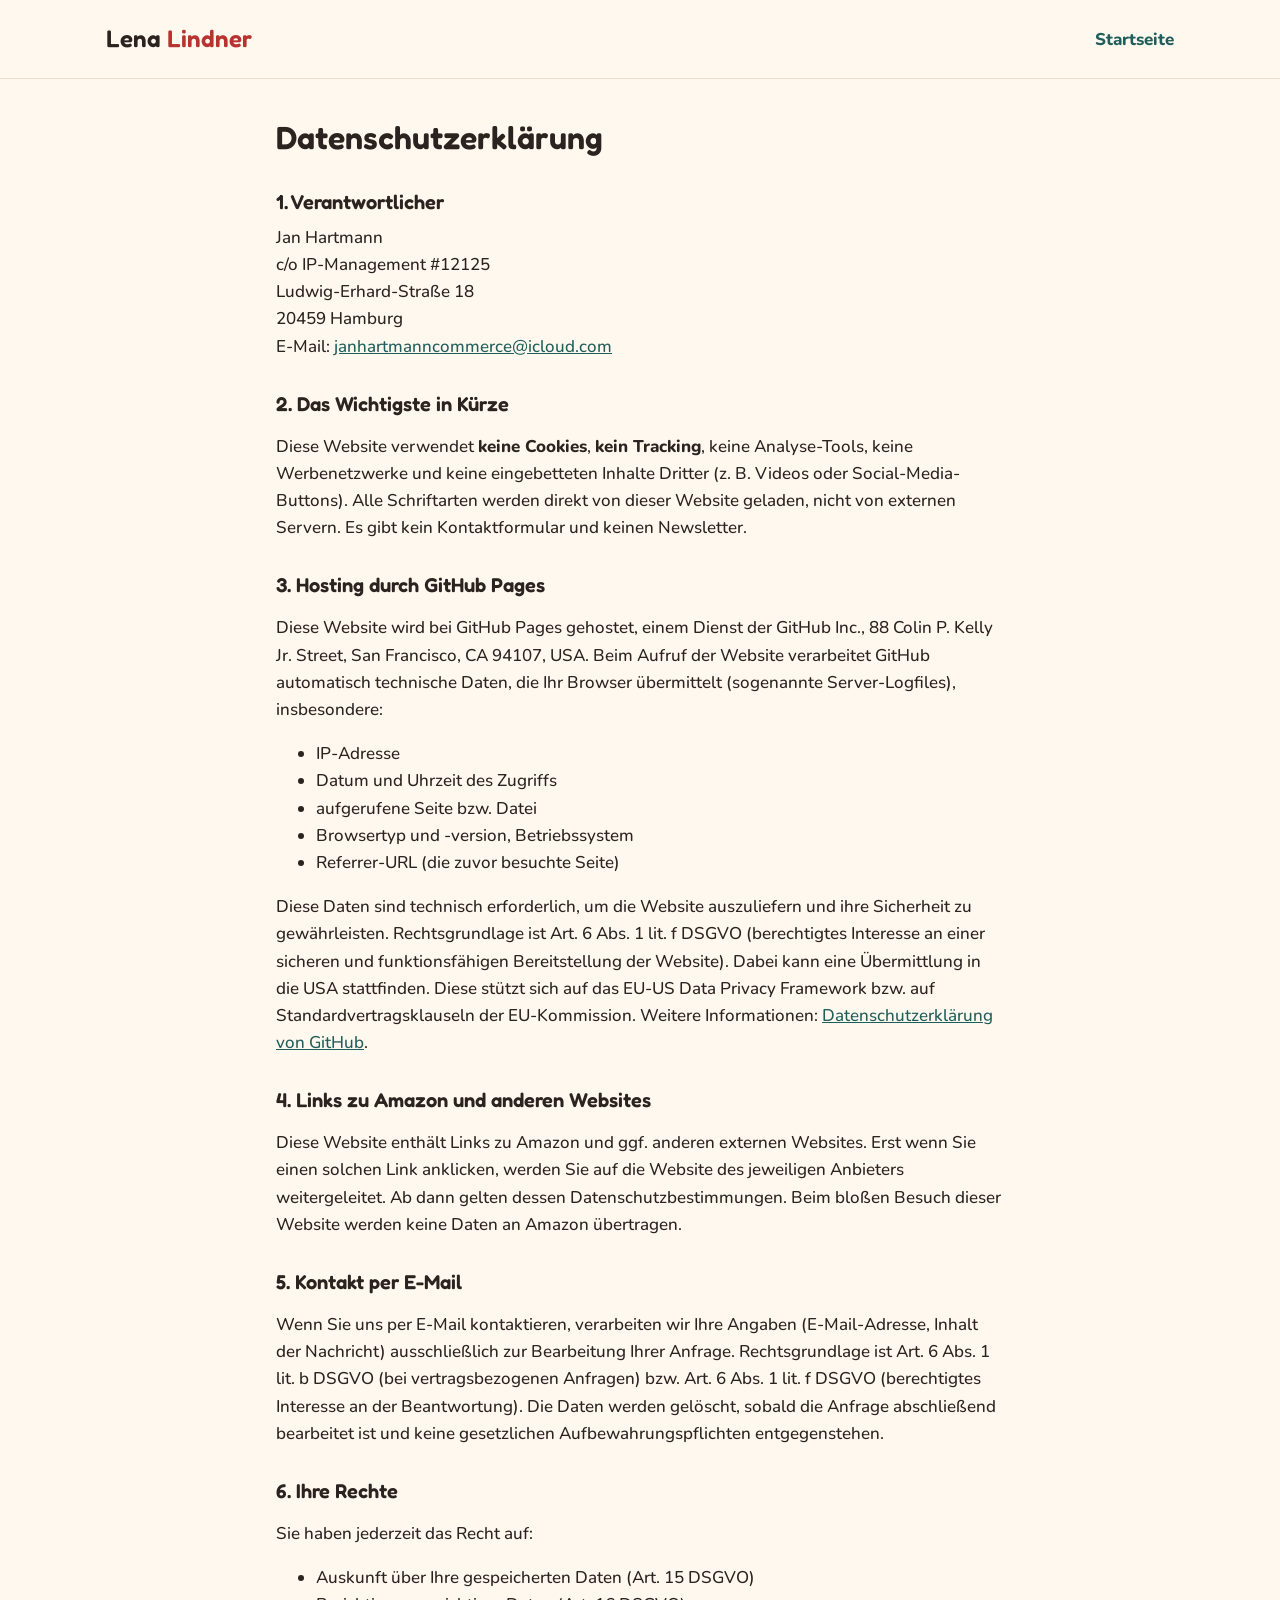
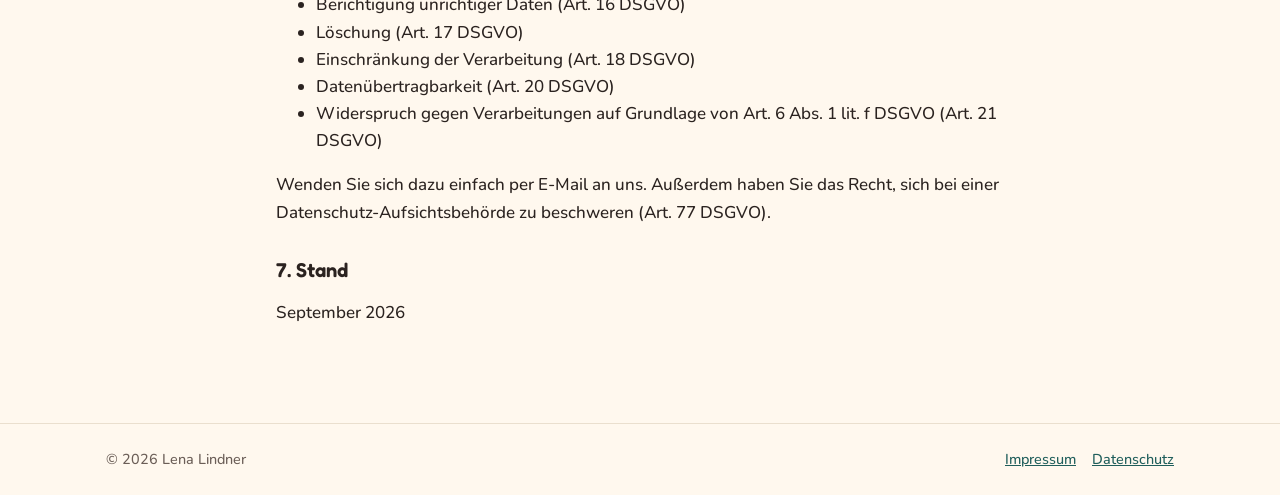
==== datenschutz.html @ 597a54be "Add files via upload" ====
<!doctype html>
<html lang="de">
<head>
  <meta charset="utf-8">
  <meta name="viewport" content="width=device-width, initial-scale=1">
  <title>Datenschutz – Lena Lindner</title>
  <meta name="robots" content="noindex">
  <link rel="stylesheet" href="style.css">
</head>
<body>

<header class="site-header">
  <div class="wrap">
    <a class="logo" href="./">Lena <span>Lindner</span></a>
    <nav><a href="./">Startseite</a></nav>
  </div>
</header>

<main class="wrap legal">
  <h1>Datenschutzerklärung</h1>

  <h2>1. Verantwortlicher</h2>
  <address>
    Jan Hartmann<br>
    c/o IP-Management #12125<br>
    Ludwig-Erhard-Straße 18<br>
    20459 Hamburg<br>
    E-Mail: <a href="mailto:janhartmanncommerce@icloud.com">janhartmanncommerce@icloud.com</a>
  </address>

  <h2>2. Das Wichtigste in Kürze</h2>
  <p>Diese Website verwendet <strong>keine Cookies</strong>, <strong>kein Tracking</strong>, keine Analyse-Tools, keine Werbenetzwerke und keine eingebetteten Inhalte Dritter (z. B. Videos oder Social-Media-Buttons). Alle Schriftarten werden direkt von dieser Website geladen, nicht von externen Servern. Es gibt kein Kontaktformular und keinen Newsletter.</p>

  <h2>3. Hosting durch GitHub Pages</h2>
  <p>Diese Website wird bei GitHub Pages gehostet, einem Dienst der GitHub Inc., 88 Colin P. Kelly Jr. Street, San Francisco, CA 94107, USA. Beim Aufruf der Website verarbeitet GitHub automatisch technische Daten, die Ihr Browser übermittelt (sogenannte Server-Logfiles), insbesondere:</p>
  <ul>
    <li>IP-Adresse</li>
    <li>Datum und Uhrzeit des Zugriffs</li>
    <li>aufgerufene Seite bzw. Datei</li>
    <li>Browsertyp und -version, Betriebssystem</li>
    <li>Referrer-URL (die zuvor besuchte Seite)</li>
  </ul>
  <p>Diese Daten sind technisch erforderlich, um die Website auszuliefern und ihre Sicherheit zu gewährleisten. Rechtsgrundlage ist Art. 6 Abs. 1 lit. f DSGVO (berechtigtes Interesse an einer sicheren und funktionsfähigen Bereitstellung der Website). Dabei kann eine Übermittlung in die USA stattfinden. Diese stützt sich auf das EU-US Data Privacy Framework bzw. auf Standardvertragsklauseln der EU-Kommission. Weitere Informationen: <a href="https://docs.github.com/de/site-policy/privacy-policies/github-general-privacy-statement" target="_blank" rel="noopener">Datenschutzerklärung von GitHub</a>.</p>

  <h2>4. Links zu Amazon und anderen Websites</h2>
  <p>Diese Website enthält Links zu Amazon und ggf. anderen externen Websites. Erst wenn Sie einen solchen Link anklicken, werden Sie auf die Website des jeweiligen Anbieters weitergeleitet. Ab dann gelten dessen Datenschutzbestimmungen. Beim bloßen Besuch dieser Website werden keine Daten an Amazon übertragen.</p>

  <h2>5. Kontakt per E-Mail</h2>
  <p>Wenn Sie uns per E-Mail kontaktieren, verarbeiten wir Ihre Angaben (E-Mail-Adresse, Inhalt der Nachricht) ausschließlich zur Bearbeitung Ihrer Anfrage. Rechtsgrundlage ist Art. 6 Abs. 1 lit. b DSGVO (bei vertragsbezogenen Anfragen) bzw. Art. 6 Abs. 1 lit. f DSGVO (berechtigtes Interesse an der Beantwortung). Die Daten werden gelöscht, sobald die Anfrage abschließend bearbeitet ist und keine gesetzlichen Aufbewahrungspflichten entgegenstehen.</p>

  <h2>6. Ihre Rechte</h2>
  <p>Sie haben jederzeit das Recht auf:</p>
  <ul>
    <li>Auskunft über Ihre gespeicherten Daten (Art. 15 DSGVO)</li>
    <li>Berichtigung unrichtiger Daten (Art. 16 DSGVO)</li>
    <li>Löschung (Art. 17 DSGVO)</li>
    <li>Einschränkung der Verarbeitung (Art. 18 DSGVO)</li>
    <li>Datenübertragbarkeit (Art. 20 DSGVO)</li>
    <li>Widerspruch gegen Verarbeitungen auf Grundlage von Art. 6 Abs. 1 lit. f DSGVO (Art. 21 DSGVO)</li>
  </ul>
  <p>Wenden Sie sich dazu einfach per E-Mail an uns. Außerdem haben Sie das Recht, sich bei einer Datenschutz-Aufsichtsbehörde zu beschweren (Art. 77 DSGVO).</p>

  <h2>7. Stand</h2>
  <p>September 2026</p>
</main>

<footer class="site-footer">
  <div class="wrap">
    <span>© 2026 Lena Lindner</span>
    <span><a href="impressum.html">Impressum</a><a href="datenschutz.html">Datenschutz</a></span>
  </div>
</footer>

</body>
</html>
---- style.css ----
@font-face { font-family: "Fredoka"; src: url("fonts/fredoka-latin-600-normal.ttf") format("truetype"); font-weight: 600; font-display: swap; }
@font-face { font-family: "Nunito"; src: url("fonts/nunito-latin-500-normal.ttf") format("truetype"); font-weight: 500; font-display: swap; }
@font-face { font-family: "Nunito"; src: url("fonts/nunito-latin-800-normal.ttf") format("truetype"); font-weight: 800; font-display: swap; }

:root {
  --bg: #fff8ee;
  --card: #ffffff;
  --text: #2b2320;
  --muted: #6b5e57;
  --accent: #1f5e5b;
  --accent-soft: #e3efed;
  --warm: #b8322f;
  --gold: #f2b632;
  --line: #eadfce;
  --radius: 18px;
}

* { box-sizing: border-box; }
html { -webkit-text-size-adjust: 100%; }
body {
  margin: 0;
  background: var(--bg);
  color: var(--text);
  font: 500 17px/1.6 "Nunito", system-ui, sans-serif;
}
img { max-width: 100%; display: block; }
a { color: var(--accent); }
h1, h2, h3 { font-family: "Fredoka", "Nunito", sans-serif; font-weight: 600; line-height: 1.2; margin: 0 0 .5em; }

.wrap { max-width: 1100px; margin: 0 auto; padding: 0 16px; }

/* Kopf */
.site-header { padding: 20px 0; border-bottom: 1px solid var(--line); }
.site-header .wrap { display: flex; align-items: center; justify-content: space-between; gap: 16px; flex-wrap: wrap; }
.logo { font-family: "Fredoka", sans-serif; font-size: 1.5rem; color: var(--text); text-decoration: none; }
.logo span { color: var(--warm); }
.site-header nav a { margin-left: 18px; text-decoration: none; font-weight: 800; }
.site-header nav a:first-child { margin-left: 0; }

/* Hero */
.hero { padding: 56px 0 40px; text-align: center; }
.hero h1 { font-size: clamp(2rem, 5vw, 3.2rem); }
.hero p { font-size: 1.15rem; color: var(--muted); max-width: 640px; margin: 0 auto; }

/* Abschnitte */
section { padding: 32px 0; }
.section-title { font-size: 1.8rem; margin-bottom: .2em; }
.section-sub { color: var(--muted); margin: 0 0 24px; }

/* Gratis-Box */
.freebie {
  display: grid; grid-template-columns: 200px 1fr; gap: 28px; align-items: center;
  background: var(--card); border: 2px dashed var(--warm); border-radius: var(--radius); padding: 24px;
}
.freebie img { border-radius: 10px; box-shadow: 0 6px 18px rgba(0,0,0,.12); }
.freebie h3 { font-size: 1.5rem; }
.badge { display: inline-block; background: var(--gold); color: var(--text); font-weight: 800; font-size: .8rem; letter-spacing: .05em; padding: 3px 10px; border-radius: 99px; margin-bottom: 8px; }
.freebie ul { margin: 0 0 16px; padding-left: 20px; }

/* Buttons */
.btn { display: inline-block; background: var(--accent); color: #fff; font-weight: 800; text-decoration: none; padding: 11px 20px; border-radius: 99px; }
.btn:hover { filter: brightness(1.1); }
.btn-soon { background: var(--accent-soft); color: var(--accent); cursor: default; }

/* Buch-Karten */
.category { margin-top: 36px; font-size: 1.3rem; color: var(--warm); }
.books { display: grid; grid-template-columns: repeat(auto-fill, minmax(230px, 1fr)); gap: 24px; }
.book { background: var(--card); border: 1px solid var(--line); border-radius: var(--radius); padding: 18px; display: flex; flex-direction: column; }
.book .cover { aspect-ratio: 2 / 3; display: flex; align-items: center; justify-content: center; margin-bottom: 14px; }
.book .cover img { max-height: 100%; border-radius: 6px; box-shadow: 0 6px 16px rgba(0,0,0,.14); }
.book h4 { font-family: "Fredoka", sans-serif; font-weight: 600; font-size: 1.15rem; margin: 0 0 4px; }
.book .meta { color: var(--muted); font-size: .9rem; margin: 0 0 10px; }
.book p { margin: 0 0 16px; font-size: .95rem; flex: 1; }
.book .btn { align-self: flex-start; }

/* Über */
.about { background: var(--card); border-radius: var(--radius); padding: 28px; border: 1px solid var(--line); }

/* Rechtstexte */
.legal { max-width: 760px; padding: 40px 16px; }
.legal h1 { font-size: 2rem; }
.legal h2 { font-size: 1.25rem; margin-top: 1.6em; }
.legal address { font-style: normal; }

/* Fuß */
.site-footer { border-top: 1px solid var(--line); margin-top: 40px; padding: 24px 0; color: var(--muted); font-size: .9rem; }
.site-footer .wrap { display: flex; justify-content: space-between; flex-wrap: wrap; gap: 12px; }
.site-footer a { margin-left: 16px; }

@media (max-width: 640px) {
  .freebie { grid-template-columns: 1fr; text-align: center; }
  .freebie img { max-width: 200px; margin: 0 auto; }
  .freebie ul { text-align: left; }
  .site-header nav a { margin-left: 12px; }
}

/* ===== Impressum ===== */
.imp-page { background: #f4f8f7; }
.imp-hero {
  background: linear-gradient(160deg, #1f5e5b 0%, #174a48 100%);
  color: #fff6e6; text-align: center; padding: 28px 0 64px; position: relative;
}
.imp-hero .wrap { display: flex; flex-direction: column; align-items: center; }
.imp-back { align-self: flex-start; color: #fff6e6; text-decoration: none; font-weight: 800; font-size: .95rem; opacity: .85; }
.imp-back:hover { opacity: 1; }
.imp-logo { width: 120px; height: 120px; margin: 18px 0 14px; border-radius: 50%; box-shadow: 0 0 0 6px rgba(255,246,230,.18); }
.imp-hero h1 { font-size: clamp(2.2rem, 6vw, 3rem); margin: 0 0 4px; }
.imp-hero p { margin: 0; opacity: .9; }

.imp-main { margin-top: -36px; padding-bottom: 20px; position: relative; z-index: 1; }
.imp-grid { display: grid; grid-template-columns: 1fr 1fr; gap: 18px; }
.imp-card {
  background: #fff; border-radius: 20px; padding: 24px;
  box-shadow: 0 8px 24px rgba(23, 74, 72, .10);
  display: flex; gap: 18px; align-items: flex-start;
}
.imp-card-wide { grid-column: 1 / -1; }
.imp-card h2 { font-size: 1.1rem; color: #1f5e5b; margin: 2px 0 8px; }
.imp-card p, .imp-card address { margin: 0 0 12px; font-style: normal; }
.imp-card p:last-child, .imp-card address:last-child { margin-bottom: 0; }
.imp-icon {
  flex: 0 0 48px; height: 48px; border-radius: 14px; background: #e3efed; color: #1f5e5b;
  display: flex; align-items: center; justify-content: center;
}
.imp-icon svg { width: 24px; height: 24px; fill: currentColor; }
.imp-mail { font-weight: 800; word-break: break-all; }

.imp-notes { background: #fff; border-radius: 20px; padding: 24px 28px; margin-top: 18px; border: 1px solid #dde9e7; }
.imp-notes h2 { font-size: 1rem; color: #1f5e5b; margin: 1.2em 0 .3em; }
.imp-notes h2:first-child { margin-top: 0; }
.imp-notes p { margin: 0; color: #4a5a58; font-size: .95rem; }

.imp-page .site-footer { border-top: 0; margin-top: 16px; }

@media (max-width: 640px) {
  .imp-grid { grid-template-columns: 1fr; }
  .imp-card { padding: 20px; gap: 14px; }
  .imp-icon { flex-basis: 40px; height: 40px; }
}
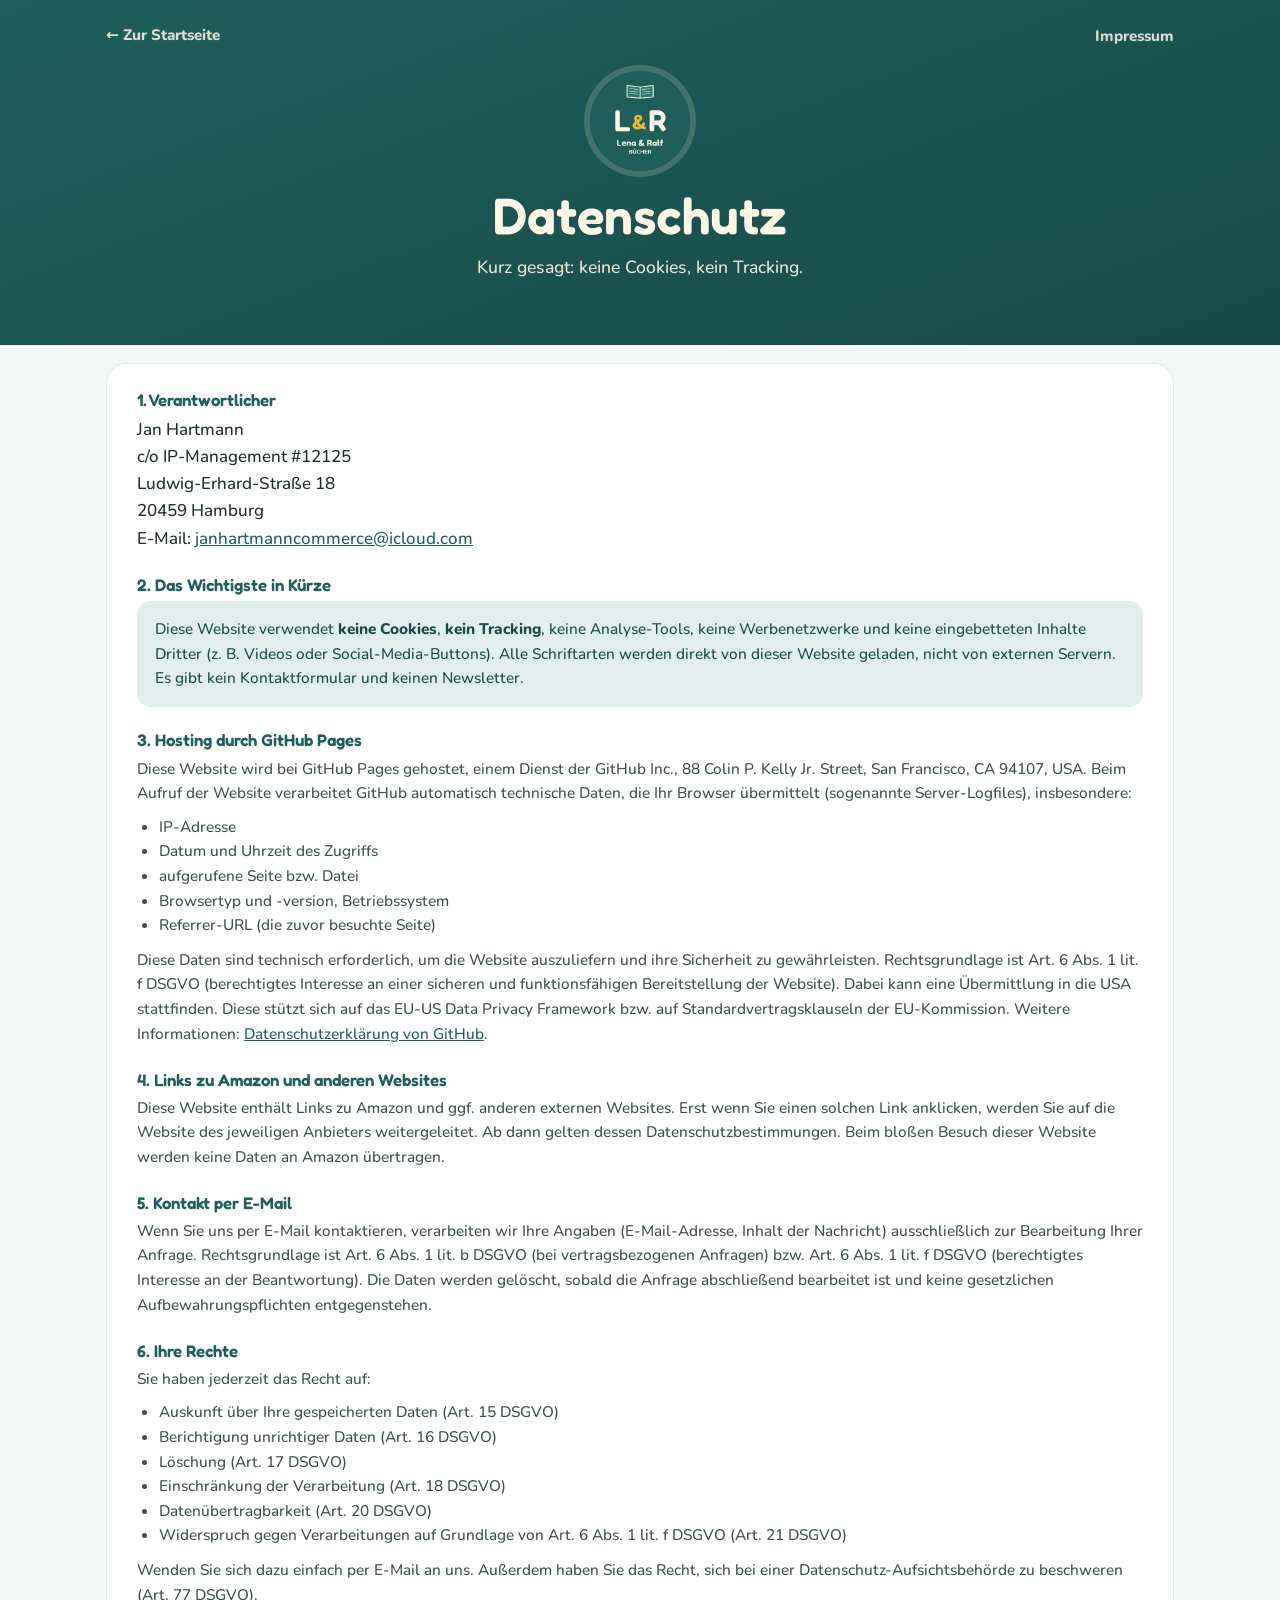
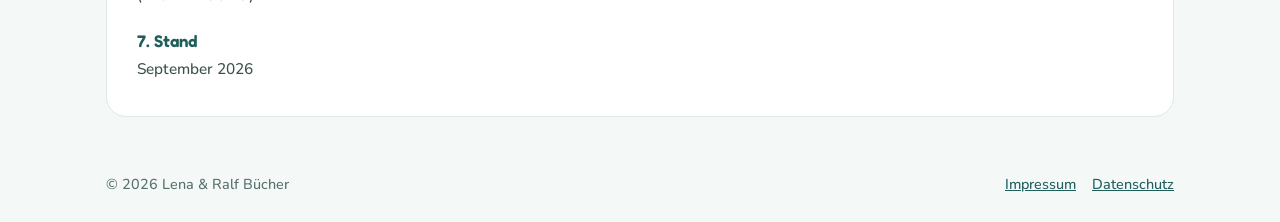
==== commit 20858337: "Webseite auf Lena & Ralf umgestellt: grünes Design, Ralf Richter und KI für Einsteiger ergänzt Co-Au" ====
--- a/datenschutz.html
+++ b/datenschutz.html
@@ -3,21 +3,27 @@
 <head>
   <meta charset="utf-8">
   <meta name="viewport" content="width=device-width, initial-scale=1">
-  <title>Datenschutz – Lena Lindner</title>
+  <title>Datenschutz – Lena &amp; Ralf Bücher</title>
   <meta name="robots" content="noindex">
+  <link rel="icon" href="img/logo.png">
   <link rel="stylesheet" href="style.css">
 </head>
 <body>
 
-<header class="site-header">
+<header class="hero hero-small">
   <div class="wrap">
-    <a class="logo" href="./">Lena <span>Lindner</span></a>
-    <nav><a href="./">Startseite</a></nav>
+    <div class="topnav">
+      <a href="./">← Zur Startseite</a>
+      <nav><a href="impressum.html">Impressum</a></nav>
+    </div>
+    <img class="hero-logo" src="img/logo.png" alt="Logo Lena &amp; Ralf Bücher" width="100" height="100">
+    <h1>Datenschutz</h1>
+    <p>Kurz gesagt: keine Cookies, kein Tracking.</p>
   </div>
 </header>
 
-<main class="wrap legal">
-  <h1>Datenschutzerklärung</h1>
+<main class="wrap">
+ <div class="card text-card lift">
 
   <h2>1. Verantwortlicher</h2>
   <address>
@@ -29,7 +35,7 @@
   </address>
 
   <h2>2. Das Wichtigste in Kürze</h2>
-  <p>Diese Website verwendet <strong>keine Cookies</strong>, <strong>kein Tracking</strong>, keine Analyse-Tools, keine Werbenetzwerke und keine eingebetteten Inhalte Dritter (z. B. Videos oder Social-Media-Buttons). Alle Schriftarten werden direkt von dieser Website geladen, nicht von externen Servern. Es gibt kein Kontaktformular und keinen Newsletter.</p>
+  <div class="highlight"><p>Diese Website verwendet <strong>keine Cookies</strong>, <strong>kein Tracking</strong>, keine Analyse-Tools, keine Werbenetzwerke und keine eingebetteten Inhalte Dritter (z. B. Videos oder Social-Media-Buttons). Alle Schriftarten werden direkt von dieser Website geladen, nicht von externen Servern. Es gibt kein Kontaktformular und keinen Newsletter.</p></div>
 
   <h2>3. Hosting durch GitHub Pages</h2>
   <p>Diese Website wird bei GitHub Pages gehostet, einem Dienst der GitHub Inc., 88 Colin P. Kelly Jr. Street, San Francisco, CA 94107, USA. Beim Aufruf der Website verarbeitet GitHub automatisch technische Daten, die Ihr Browser übermittelt (sogenannte Server-Logfiles), insbesondere:</p>
@@ -62,11 +68,12 @@
 
   <h2>7. Stand</h2>
   <p>September 2026</p>
+ </div>
 </main>
 
 <footer class="site-footer">
   <div class="wrap">
-    <span>© 2026 Lena Lindner</span>
+    <span>© 2026 Lena &amp; Ralf Bücher</span>
     <span><a href="impressum.html">Impressum</a><a href="datenschutz.html">Datenschutz</a></span>
   </div>
 </footer>
--- a/style.css
+++ b/style.css
@@ -3,20 +3,22 @@
 @font-face { font-family: "Nunito"; src: url("fonts/nunito-latin-800-normal.ttf") format("truetype"); font-weight: 800; font-display: swap; }
 
 :root {
-  --bg: #fff8ee;
+  --bg: #f4f8f7;
   --card: #ffffff;
-  --text: #2b2320;
-  --muted: #6b5e57;
-  --accent: #1f5e5b;
-  --accent-soft: #e3efed;
-  --warm: #b8322f;
+  --text: #1f2d2c;
+  --muted: #56706d;
+  --green: #1f5e5b;
+  --green-dark: #174a48;
+  --green-soft: #e3efed;
+  --cream: #fff6e6;
   --gold: #f2b632;
-  --line: #eadfce;
-  --radius: 18px;
+  --line: #dde9e7;
+  --shadow: 0 8px 24px rgba(23, 74, 72, .10);
+  --radius: 20px;
 }
 
 * { box-sizing: border-box; }
-html { -webkit-text-size-adjust: 100%; }
+html { -webkit-text-size-adjust: 100%; scroll-behavior: smooth; }
 body {
   margin: 0;
   background: var(--bg);
@@ -24,116 +26,111 @@
   font: 500 17px/1.6 "Nunito", system-ui, sans-serif;
 }
 img { max-width: 100%; display: block; }
-a { color: var(--accent); }
-h1, h2, h3 { font-family: "Fredoka", "Nunito", sans-serif; font-weight: 600; line-height: 1.2; margin: 0 0 .5em; }
+a { color: var(--green); }
+h1, h2, h3, h4 { font-family: "Fredoka", "Nunito", sans-serif; font-weight: 600; line-height: 1.2; margin: 0 0 .5em; }
 
 .wrap { max-width: 1100px; margin: 0 auto; padding: 0 16px; }
 
-/* Kopf */
-.site-header { padding: 20px 0; border-bottom: 1px solid var(--line); }
-.site-header .wrap { display: flex; align-items: center; justify-content: space-between; gap: 16px; flex-wrap: wrap; }
-.logo { font-family: "Fredoka", sans-serif; font-size: 1.5rem; color: var(--text); text-decoration: none; }
-.logo span { color: var(--warm); }
-.site-header nav a { margin-left: 18px; text-decoration: none; font-weight: 800; }
-.site-header nav a:first-child { margin-left: 0; }
+/* ===== Grüner Kopfbereich (alle Seiten) ===== */
+.hero {
+  background: linear-gradient(160deg, var(--green) 0%, var(--green-dark) 100%);
+  color: var(--cream); text-align: center; padding: 22px 0 72px;
+}
+.hero .wrap { display: flex; flex-direction: column; align-items: center; }
+.topnav { align-self: stretch; display: flex; justify-content: space-between; align-items: center; gap: 12px; flex-wrap: wrap; }
+.topnav a { color: var(--cream); text-decoration: none; font-weight: 800; font-size: .95rem; opacity: .85; }
+.topnav a:hover { opacity: 1; }
+.topnav nav a { margin-left: 18px; }
+.hero-logo { width: 120px; height: 120px; margin: 22px 0 14px; border-radius: 50%; box-shadow: 0 0 0 6px rgba(255,246,230,.18); }
+.hero h1 { font-size: clamp(2.2rem, 6vw, 3.2rem); margin: 0 0 6px; }
+.hero p { margin: 0; opacity: .92; max-width: 620px; font-size: 1.1rem; }
+.hero-small { padding-bottom: 64px; }
+.hero-small .hero-logo { width: 100px; height: 100px; }
 
-/* Hero */
-.hero { padding: 56px 0 40px; text-align: center; }
-.hero h1 { font-size: clamp(2rem, 5vw, 3.2rem); }
-.hero p { font-size: 1.15rem; color: var(--muted); max-width: 640px; margin: 0 auto; }
+/* Inhalt, der in den grünen Bereich hineinragt */
+.lift { margin-top: -40px; position: relative; z-index: 1; }
+
+/* ===== Karten ===== */
+.card { background: var(--card); border-radius: var(--radius); box-shadow: var(--shadow); padding: 24px; }
+
+/* Autoren */
+.authors { display: grid; grid-template-columns: 1fr 1fr; gap: 18px; }
+.author { display: flex; gap: 18px; align-items: flex-start; }
+.author-mono {
+  flex: 0 0 56px; height: 56px; border-radius: 50%; background: var(--green-soft); color: var(--green);
+  display: flex; align-items: center; justify-content: center; font-family: "Fredoka", sans-serif; font-size: 1.5rem;
+}
+.author h2 { font-size: 1.3rem; margin-bottom: 4px; color: var(--green); }
+.author p { margin: 0 0 10px; color: var(--muted); }
+.author .tags { display: flex; flex-wrap: wrap; gap: 6px; }
+.tag { background: var(--green-soft); color: var(--green); font-weight: 800; font-size: .8rem; padding: 3px 10px; border-radius: 99px; }
 
 /* Abschnitte */
-section { padding: 32px 0; }
-.section-title { font-size: 1.8rem; margin-bottom: .2em; }
-.section-sub { color: var(--muted); margin: 0 0 24px; }
-
-/* Gratis-Box */
-.freebie {
-  display: grid; grid-template-columns: 200px 1fr; gap: 28px; align-items: center;
-  background: var(--card); border: 2px dashed var(--warm); border-radius: var(--radius); padding: 24px;
+section { padding: 26px 0; }
+.section-title { font-size: 1.9rem; margin-bottom: .15em; }
+.section-sub { color: var(--muted); margin: 0 0 8px; }
+.category {
+  margin: 30px 0 16px; font-size: 1.25rem; color: var(--green);
+  display: flex; align-items: center; gap: 12px;
 }
-.freebie img { border-radius: 10px; box-shadow: 0 6px 18px rgba(0,0,0,.12); }
-.freebie h3 { font-size: 1.5rem; }
-.badge { display: inline-block; background: var(--gold); color: var(--text); font-weight: 800; font-size: .8rem; letter-spacing: .05em; padding: 3px 10px; border-radius: 99px; margin-bottom: 8px; }
-.freebie ul { margin: 0 0 16px; padding-left: 20px; }
+.category::after { content: ""; flex: 1; height: 2px; background: var(--line); }
 
 /* Buttons */
-.btn { display: inline-block; background: var(--accent); color: #fff; font-weight: 800; text-decoration: none; padding: 11px 20px; border-radius: 99px; }
-.btn:hover { filter: brightness(1.1); }
-.btn-soon { background: var(--accent-soft); color: var(--accent); cursor: default; }
+.btn { display: inline-block; background: var(--green); color: #fff; font-weight: 800; text-decoration: none; padding: 11px 20px; border-radius: 99px; }
+.btn:hover { background: var(--green-dark); }
+.btn-soon { background: var(--green-soft); color: var(--green); cursor: default; }
+.btn-soon:hover { background: var(--green-soft); }
 
 /* Buch-Karten */
-.category { margin-top: 36px; font-size: 1.3rem; color: var(--warm); }
-.books { display: grid; grid-template-columns: repeat(auto-fill, minmax(230px, 1fr)); gap: 24px; }
-.book { background: var(--card); border: 1px solid var(--line); border-radius: var(--radius); padding: 18px; display: flex; flex-direction: column; }
-.book .cover { aspect-ratio: 2 / 3; display: flex; align-items: center; justify-content: center; margin-bottom: 14px; }
-.book .cover img { max-height: 100%; border-radius: 6px; box-shadow: 0 6px 16px rgba(0,0,0,.14); }
-.book h4 { font-family: "Fredoka", sans-serif; font-weight: 600; font-size: 1.15rem; margin: 0 0 4px; }
+.books { display: grid; grid-template-columns: repeat(auto-fill, minmax(230px, 1fr)); gap: 20px; }
+.book { background: var(--card); border-radius: var(--radius); box-shadow: var(--shadow); padding: 18px; display: flex; flex-direction: column; }
+.book .cover { aspect-ratio: 2 / 3; display: flex; align-items: center; justify-content: center; margin-bottom: 14px; background: var(--green-soft); border-radius: 14px; padding: 14px; }
+.book .cover img { max-height: 100%; border-radius: 4px; box-shadow: 0 6px 16px rgba(0,0,0,.18); }
+.book h4 { font-size: 1.15rem; margin: 0 0 4px; }
+.book .by { color: var(--green); font-weight: 800; font-size: .85rem; margin: 0 0 2px; }
 .book .meta { color: var(--muted); font-size: .9rem; margin: 0 0 10px; }
 .book p { margin: 0 0 16px; font-size: .95rem; flex: 1; }
 .book .btn { align-self: flex-start; }
 
-/* Über */
-.about { background: var(--card); border-radius: var(--radius); padding: 28px; border: 1px solid var(--line); }
-
-/* Rechtstexte */
-.legal { max-width: 760px; padding: 40px 16px; }
-.legal h1 { font-size: 2rem; }
-.legal h2 { font-size: 1.25rem; margin-top: 1.6em; }
-.legal address { font-style: normal; }
-
-/* Fuß */
-.site-footer { border-top: 1px solid var(--line); margin-top: 40px; padding: 24px 0; color: var(--muted); font-size: .9rem; }
-.site-footer .wrap { display: flex; justify-content: space-between; flex-wrap: wrap; gap: 12px; }
-.site-footer a { margin-left: 16px; }
-
-@media (max-width: 640px) {
-  .freebie { grid-template-columns: 1fr; text-align: center; }
-  .freebie img { max-width: 200px; margin: 0 auto; }
-  .freebie ul { text-align: left; }
-  .site-header nav a { margin-left: 12px; }
-}
+/* Über uns */
+.about { text-align: center; }
+.about p { max-width: 680px; margin: 0 auto 10px; }
 
 /* ===== Impressum ===== */
-.imp-page { background: #f4f8f7; }
-.imp-hero {
-  background: linear-gradient(160deg, #1f5e5b 0%, #174a48 100%);
-  color: #fff6e6; text-align: center; padding: 28px 0 64px; position: relative;
-}
-.imp-hero .wrap { display: flex; flex-direction: column; align-items: center; }
-.imp-back { align-self: flex-start; color: #fff6e6; text-decoration: none; font-weight: 800; font-size: .95rem; opacity: .85; }
-.imp-back:hover { opacity: 1; }
-.imp-logo { width: 120px; height: 120px; margin: 18px 0 14px; border-radius: 50%; box-shadow: 0 0 0 6px rgba(255,246,230,.18); }
-.imp-hero h1 { font-size: clamp(2.2rem, 6vw, 3rem); margin: 0 0 4px; }
-.imp-hero p { margin: 0; opacity: .9; }
-
-.imp-main { margin-top: -36px; padding-bottom: 20px; position: relative; z-index: 1; }
 .imp-grid { display: grid; grid-template-columns: 1fr 1fr; gap: 18px; }
-.imp-card {
-  background: #fff; border-radius: 20px; padding: 24px;
-  box-shadow: 0 8px 24px rgba(23, 74, 72, .10);
-  display: flex; gap: 18px; align-items: flex-start;
-}
+.imp-card { display: flex; gap: 18px; align-items: flex-start; }
 .imp-card-wide { grid-column: 1 / -1; }
-.imp-card h2 { font-size: 1.1rem; color: #1f5e5b; margin: 2px 0 8px; }
+.imp-card h2 { font-size: 1.1rem; color: var(--green); margin: 2px 0 8px; }
 .imp-card p, .imp-card address { margin: 0 0 12px; font-style: normal; }
 .imp-card p:last-child, .imp-card address:last-child { margin-bottom: 0; }
 .imp-icon {
-  flex: 0 0 48px; height: 48px; border-radius: 14px; background: #e3efed; color: #1f5e5b;
+  flex: 0 0 48px; height: 48px; border-radius: 14px; background: var(--green-soft); color: var(--green);
   display: flex; align-items: center; justify-content: center;
 }
 .imp-icon svg { width: 24px; height: 24px; fill: currentColor; }
 .imp-mail { font-weight: 800; word-break: break-all; }
 
-.imp-notes { background: #fff; border-radius: 20px; padding: 24px 28px; margin-top: 18px; border: 1px solid #dde9e7; }
-.imp-notes h2 { font-size: 1rem; color: #1f5e5b; margin: 1.2em 0 .3em; }
-.imp-notes h2:first-child { margin-top: 0; }
-.imp-notes p { margin: 0; color: #4a5a58; font-size: .95rem; }
+/* Fließtext-Karten (Impressum-Hinweise, Datenschutz) */
+.text-card { margin-top: 18px; border: 1px solid var(--line); box-shadow: none; padding: 26px 30px; }
+.text-card h2 { font-size: 1.05rem; color: var(--green); margin: 1.4em 0 .35em; }
+.text-card h2:first-child { margin-top: 0; }
+.text-card p, .text-card li { color: #3d504e; font-size: .96rem; }
+.text-card p { margin: 0 0 .6em; }
+.text-card ul { margin: 0 0 .6em; padding-left: 22px; }
+.text-card address { font-style: normal; }
+.highlight { background: var(--green-soft); border-radius: 14px; padding: 16px 18px; margin-bottom: 1em; }
+.highlight p { color: var(--green-dark); margin: 0; }
 
-.imp-page .site-footer { border-top: 0; margin-top: 16px; }
+/* ===== Fuß ===== */
+.site-footer { margin-top: 30px; padding: 26px 0; color: var(--muted); font-size: .9rem; }
+.site-footer .wrap { display: flex; justify-content: space-between; flex-wrap: wrap; gap: 12px; }
+.site-footer a { margin-left: 16px; }
 
-@media (max-width: 640px) {
-  .imp-grid { grid-template-columns: 1fr; }
-  .imp-card { padding: 20px; gap: 14px; }
+@media (max-width: 700px) {
+  .authors, .imp-grid { grid-template-columns: 1fr; }
+  .card { padding: 20px; }
+  .imp-card, .author { gap: 14px; }
   .imp-icon { flex-basis: 40px; height: 40px; }
+  .text-card { padding: 22px 20px; }
+  .topnav nav a { margin-left: 12px; }
 }
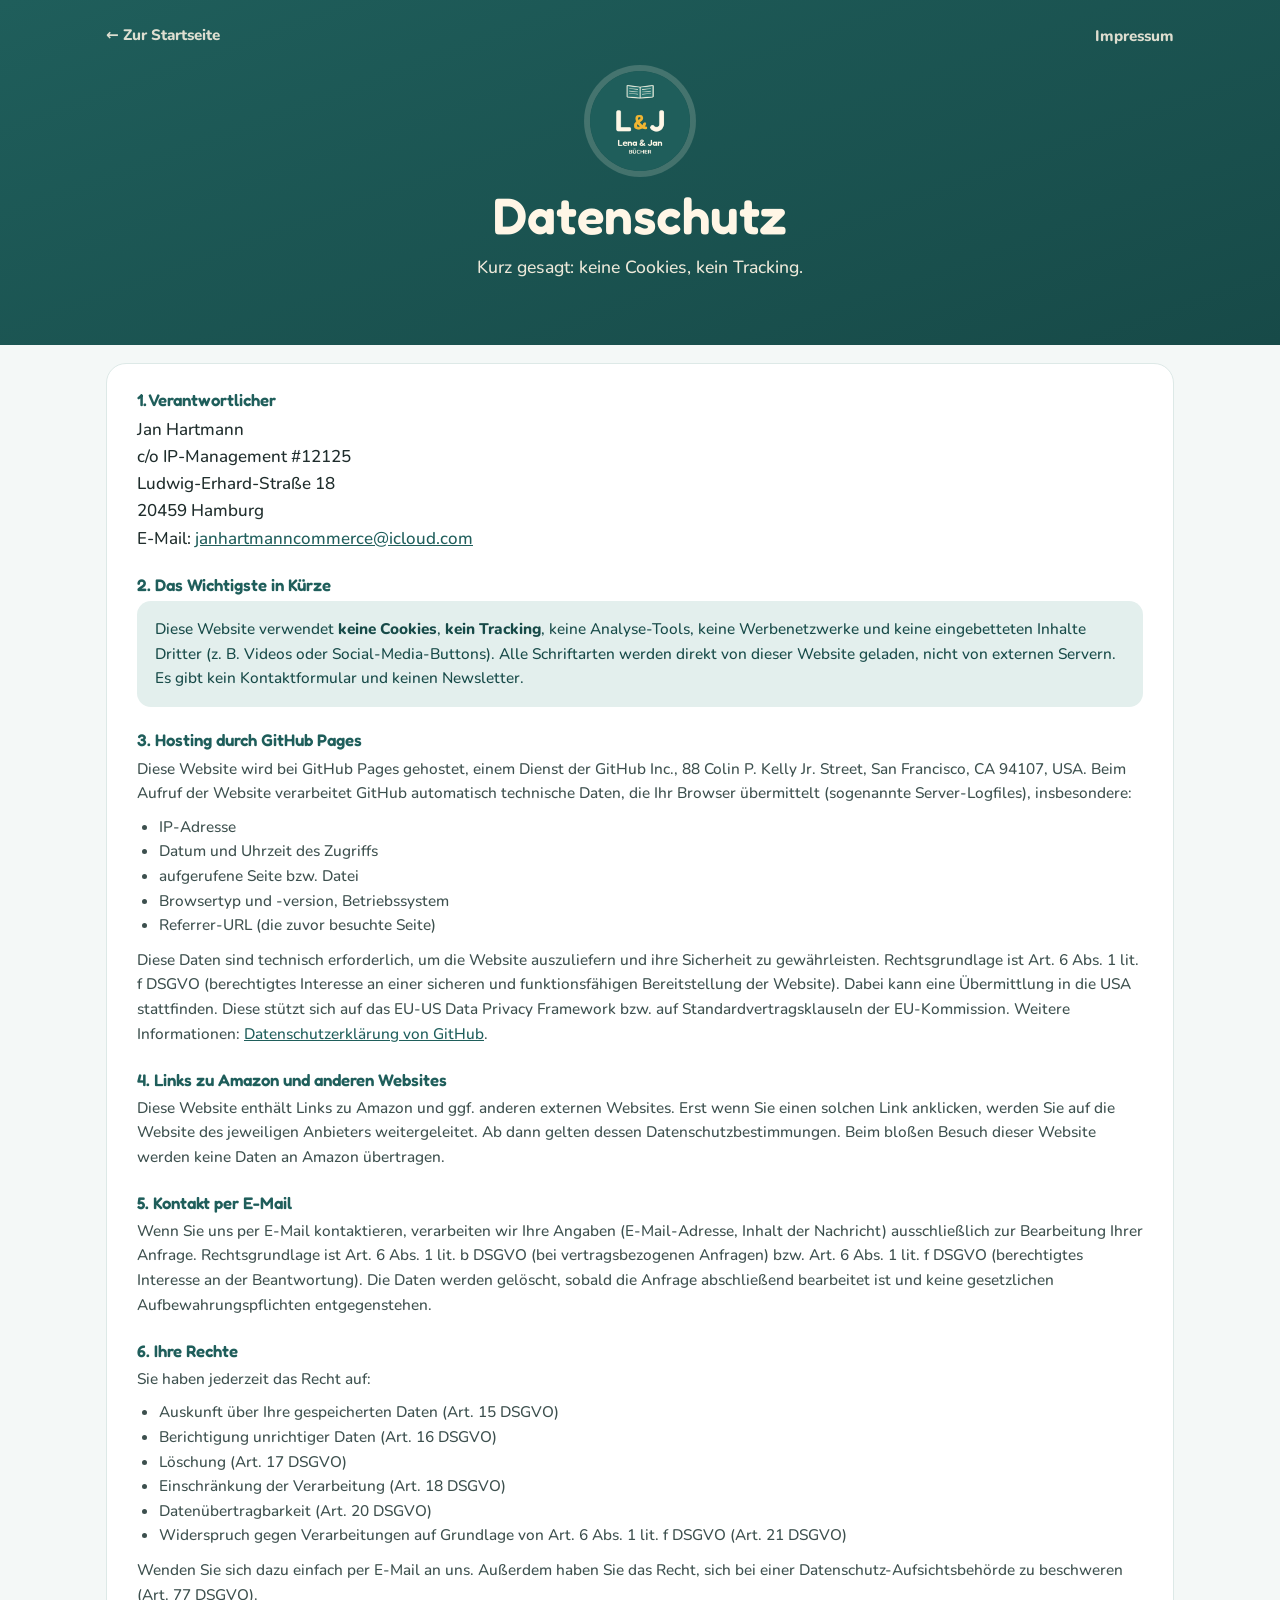
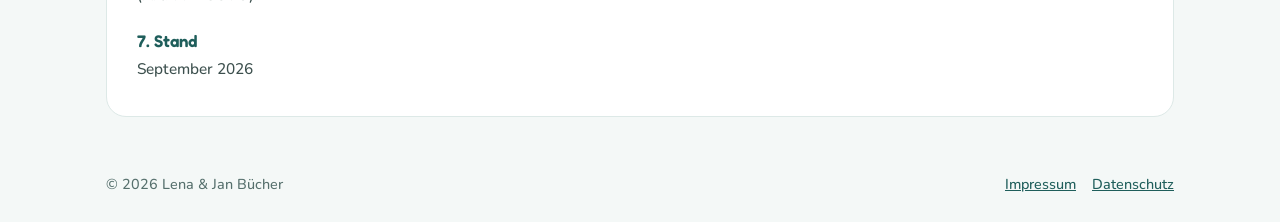
==== commit e166ab3a: "Lena & Jan: Jan Hartmann statt Ralf Richter, neues L&J-Logo Co-Authored-By: Claude Opus 5.5 <noreply" ====
--- a/datenschutz.html
+++ b/datenschutz.html
@@ -3,10 +3,10 @@
 <head>
   <meta charset="utf-8">
   <meta name="viewport" content="width=device-width, initial-scale=1">
-  <title>Datenschutz – Lena &amp; Ralf Bücher</title>
+  <title>Datenschutz – Lena &amp; Jan Bücher</title>
   <meta name="robots" content="noindex">
-  <link rel="icon" href="img/logo.png">
-  <link rel="stylesheet" href="style.css">
+  <link rel="icon" href="img/logo.png?v=2">
+  <link rel="stylesheet" href="style.css?v=2">
 </head>
 <body>
 
@@ -16,7 +16,7 @@
       <a href="./">← Zur Startseite</a>
       <nav><a href="impressum.html">Impressum</a></nav>
     </div>
-    <img class="hero-logo" src="img/logo.png" alt="Logo Lena &amp; Ralf Bücher" width="100" height="100">
+    <img class="hero-logo" src="img/logo.png?v=2" alt="Logo Lena &amp; Jan Bücher" width="100" height="100">
     <h1>Datenschutz</h1>
     <p>Kurz gesagt: keine Cookies, kein Tracking.</p>
   </div>
@@ -73,7 +73,7 @@
 
 <footer class="site-footer">
   <div class="wrap">
-    <span>© 2026 Lena &amp; Ralf Bücher</span>
+    <span>© 2026 Lena &amp; Jan Bücher</span>
     <span><a href="impressum.html">Impressum</a><a href="datenschutz.html">Datenschutz</a></span>
   </div>
 </footer>
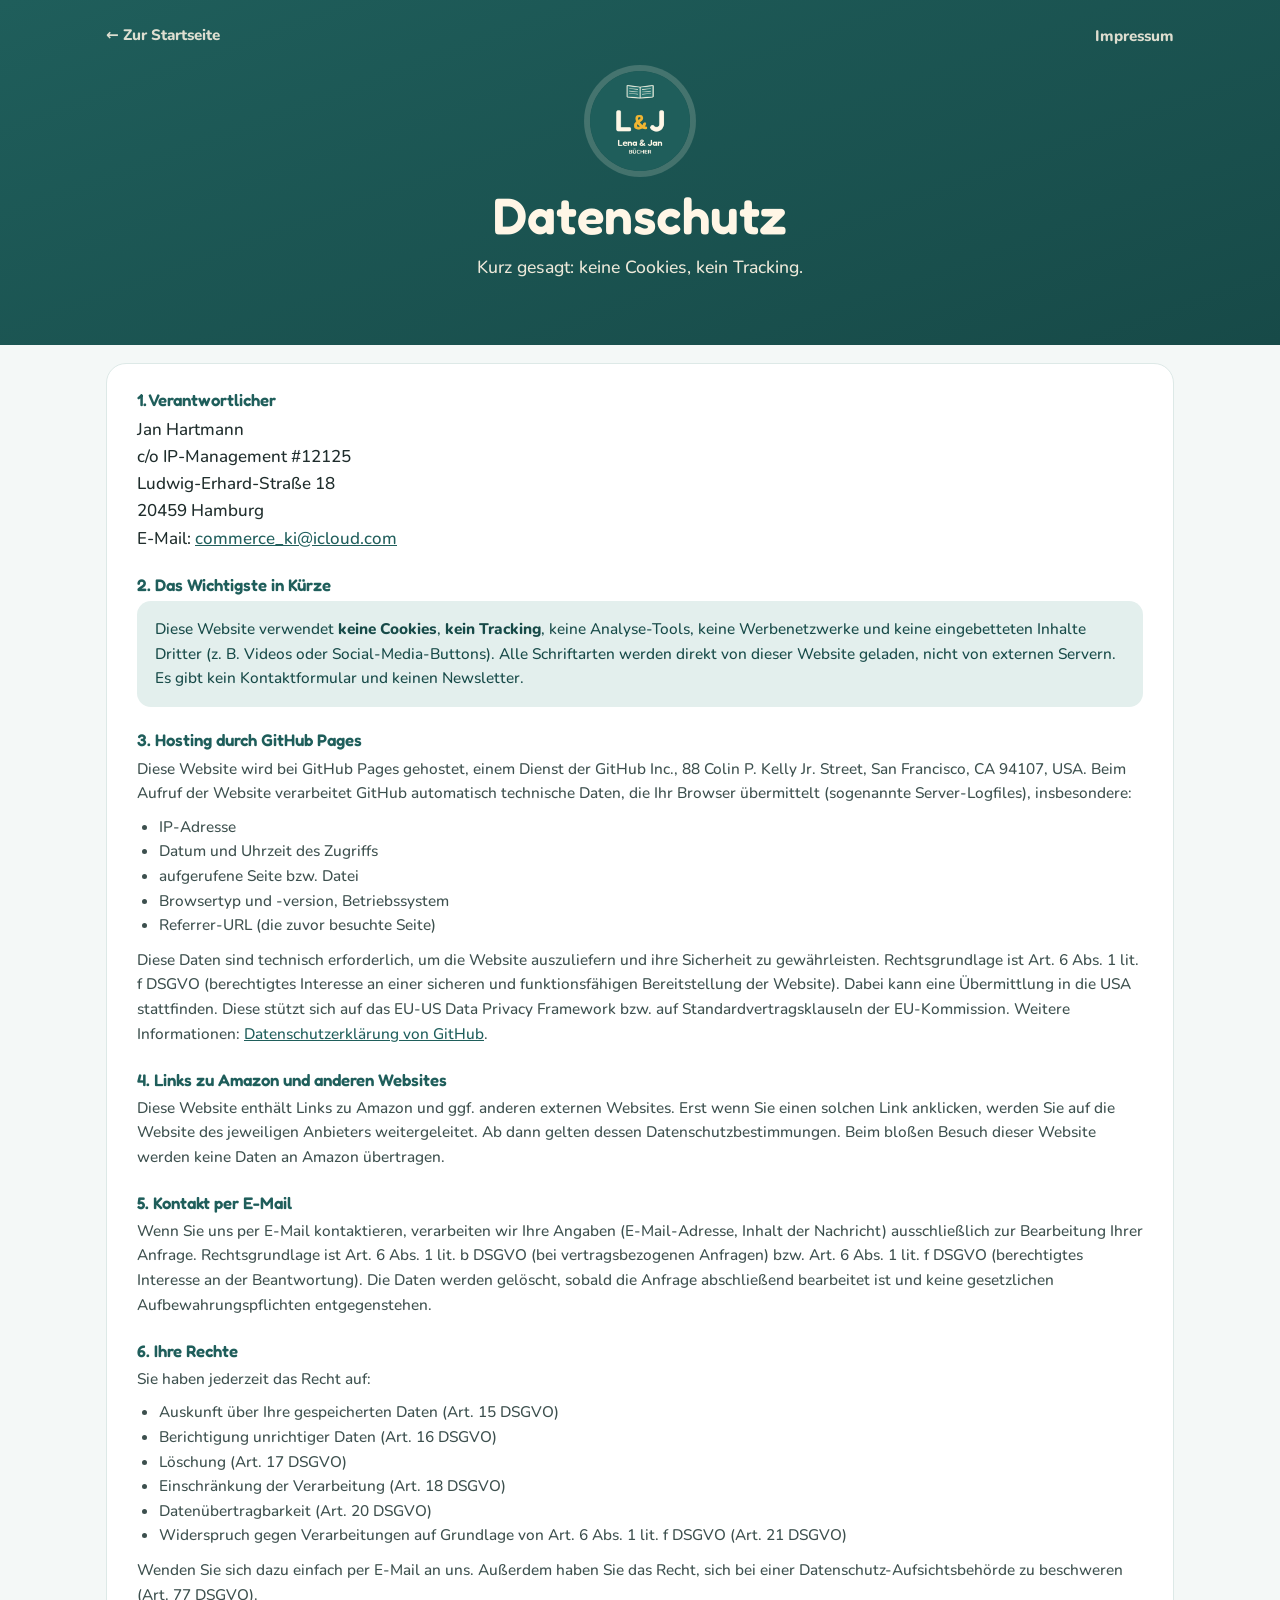
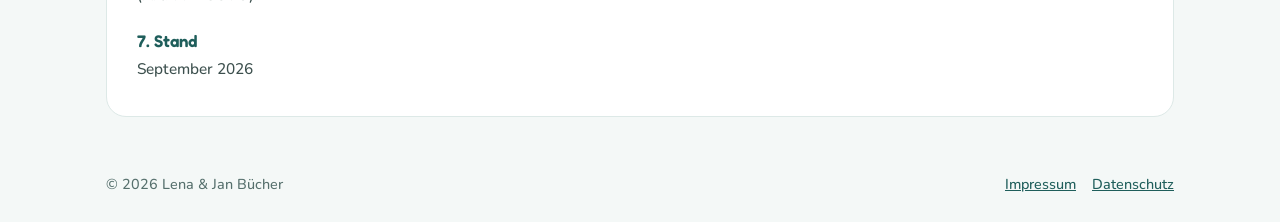
==== commit a1953c6a: "Neue Kontakt-E-Mail im Impressum und Datenschutz Co-Authored-By: Claude Opus 5.5 <noreply@anthropic." ====
--- a/datenschutz.html
+++ b/datenschutz.html
@@ -31,7 +31,7 @@
     c/o IP-Management #12125<br>
     Ludwig-Erhard-Straße 18<br>
     20459 Hamburg<br>
-    E-Mail: <a href="mailto:janhartmanncommerce@icloud.com">janhartmanncommerce@icloud.com</a>
+    E-Mail: <a href="mailto:commerce_ki@icloud.com">commerce_ki@icloud.com</a>
   </address>
 
   <h2>2. Das Wichtigste in Kürze</h2>
